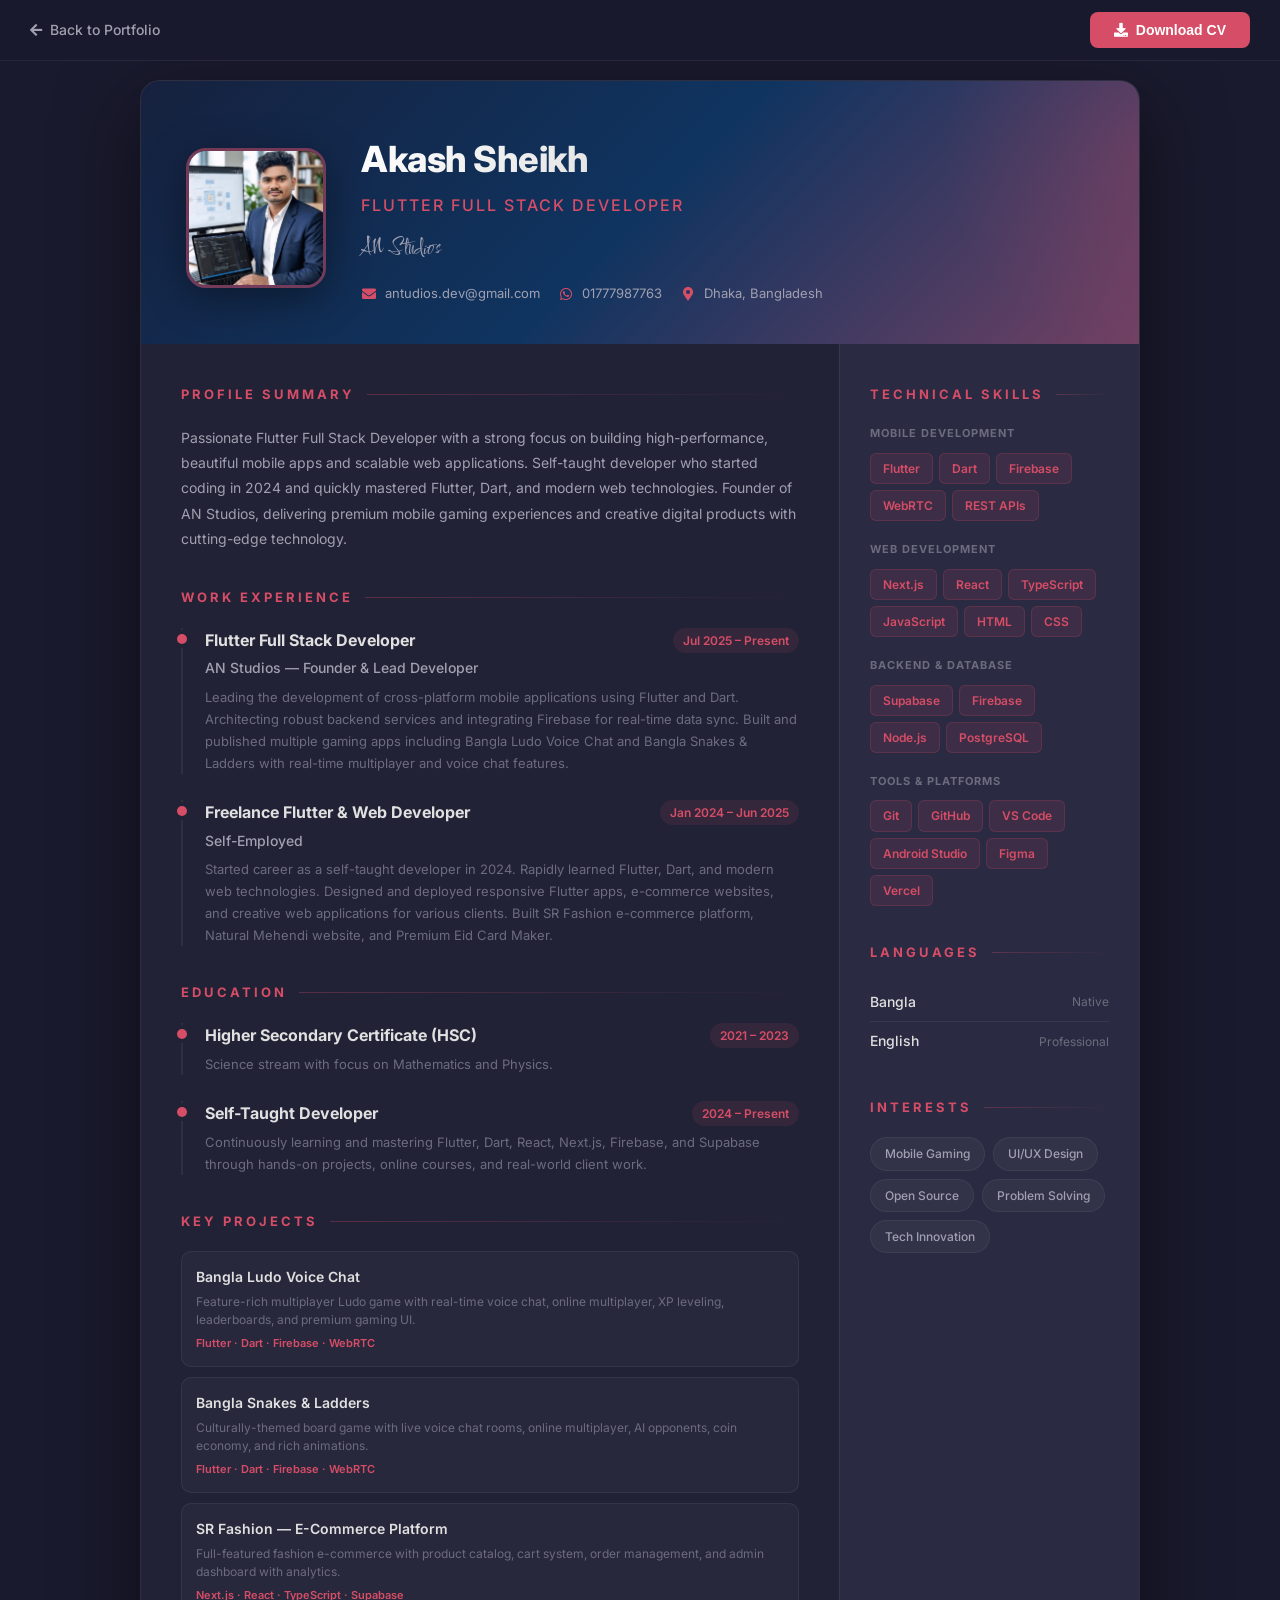
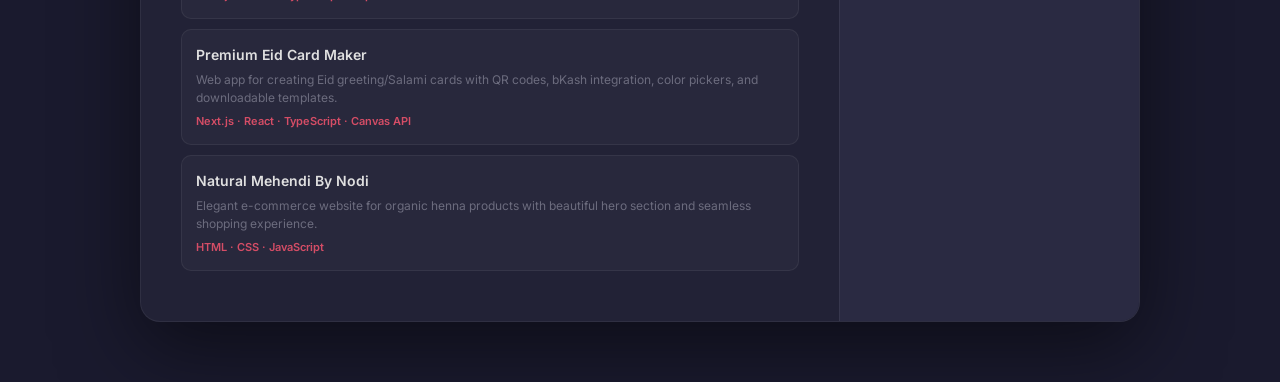
==== cv.html @ ab7f90cc "feat: portfolio updates with premium UI, custom CV, and WhatsApp contact form" ====
<!DOCTYPE html>
<html lang="en">
<head>
    <meta charset="UTF-8">
    <meta name="viewport" content="width=device-width, initial-scale=1.0">
    <title>Akash Sheikh - Professional CV</title>
    <link rel="preconnect" href="https://fonts.googleapis.com">
    <link rel="preconnect" href="https://fonts.gstatic.com" crossorigin>
    <link href="https://fonts.googleapis.com/css2?family=Inter:wght@300;400;500;600;700;800&family=Comforter&display=swap" rel="stylesheet">
    <link rel="stylesheet" type="text/css" href="css/font-awesome.css" />
    <style>
        :root {
            --accent: #d54d66;
            --accent-light: rgba(213, 77, 102, 0.1);
            --dark: #1a1a2e;
            --dark-2: #16213e;
            --dark-3: #0f3460;
            --text-primary: #e0e0e0;
            --text-secondary: #a0a0b0;
            --text-muted: #6c6c7e;
            --surface: #222236;
            --surface-2: #2a2a42;
            --border: rgba(255,255,255,0.06);
        }

        * {
            margin: 0;
            padding: 0;
            box-sizing: border-box;
        }

        body {
            font-family: 'Inter', sans-serif;
            background: var(--dark);
            color: var(--text-primary);
            line-height: 1.6;
            min-height: 100vh;
        }

        /* ===== Print Styles ===== */
        @media print {
            body { background: #fff; color: #222; }
            .cv-container { box-shadow: none; max-width: 100%; }
            .cv-sidebar { background: #1a1a2e !important; -webkit-print-color-adjust: exact; print-color-adjust: exact; }
            .download-btn, .back-btn { display: none !important; }
            .cv-header-bg { -webkit-print-color-adjust: exact; print-color-adjust: exact; }
        }

        /* ===== Navigation Bar ===== */
        .cv-nav {
            position: fixed;
            top: 0; left: 0; right: 0;
            z-index: 100;
            background: rgba(26, 26, 46, 0.9);
            backdrop-filter: blur(20px);
            border-bottom: 1px solid var(--border);
            padding: 12px 30px;
            display: flex;
            justify-content: space-between;
            align-items: center;
        }

        .back-btn {
            display: inline-flex;
            align-items: center;
            gap: 8px;
            color: var(--text-secondary);
            text-decoration: none;
            font-size: 14px;
            font-weight: 500;
            transition: color 0.3s;
        }
        .back-btn:hover { color: var(--accent); }

        .download-btn {
            display: inline-flex;
            align-items: center;
            gap: 8px;
            background: var(--accent);
            color: #fff;
            border: none;
            padding: 10px 24px;
            border-radius: 8px;
            font-size: 14px;
            font-weight: 600;
            cursor: pointer;
            text-decoration: none;
            transition: all 0.3s;
        }
        .download-btn:hover {
            transform: translateY(-2px);
            box-shadow: 0 8px 25px rgba(213, 77, 102, 0.35);
        }

        /* ===== Main Layout ===== */
        .cv-wrapper {
            padding-top: 80px;
            display: flex;
            justify-content: center;
            padding-bottom: 60px;
        }

        .cv-container {
            max-width: 1000px;
            width: 100%;
            margin: 0 20px;
            background: var(--surface);
            border-radius: 20px;
            overflow: hidden;
            box-shadow: 0 25px 80px rgba(0,0,0,0.5);
            border: 1px solid var(--border);
        }

        /* ===== Header ===== */
        .cv-header-bg {
            background: linear-gradient(135deg, var(--dark-2) 0%, var(--dark-3) 50%, var(--accent) 150%);
            padding: 50px 45px 40px;
            position: relative;
            overflow: hidden;
        }

        .cv-header-bg::before {
            content: '';
            position: absolute;
            top: -50%; right: -20%;
            width: 400px; height: 400px;
            border-radius: 50%;
            background: radial-gradient(circle, rgba(213,77,102,0.15) 0%, transparent 70%);
        }

        .cv-header {
            display: flex;
            align-items: center;
            gap: 35px;
            position: relative;
            z-index: 1;
        }

        .cv-photo {
            width: 140px;
            height: 140px;
            border-radius: 20px;
            object-fit: cover;
            border: 3px solid rgba(213,77,102,0.5);
            box-shadow: 0 10px 40px rgba(0,0,0,0.4);
            flex-shrink: 0;
        }

        .cv-header-text h1 {
            font-size: 36px;
            font-weight: 800;
            letter-spacing: -0.5px;
            margin-bottom: 4px;
            background: linear-gradient(135deg, #fff 0%, #ccc 100%);
            -webkit-background-clip: text;
            -webkit-text-fill-color: transparent;
            background-clip: text;
        }

        .cv-header-text .cv-title {
            font-size: 16px;
            font-weight: 500;
            color: var(--accent);
            letter-spacing: 2px;
            text-transform: uppercase;
            margin-bottom: 14px;
        }

        .cv-header-text .cv-company {
            font-family: 'Comforter', cursive;
            font-size: 22px;
            color: var(--text-secondary);
        }

        .cv-contact-row {
            display: flex;
            flex-wrap: wrap;
            gap: 18px;
            margin-top: 16px;
        }

        .cv-contact-item {
            display: inline-flex;
            align-items: center;
            gap: 8px;
            font-size: 13px;
            color: var(--text-secondary);
        }
        .cv-contact-item i {
            color: var(--accent);
            font-size: 14px;
            width: 16px;
            text-align: center;
        }
        .cv-contact-item a {
            color: var(--text-secondary);
            text-decoration: none;
            transition: color 0.3s;
        }
        .cv-contact-item a:hover { color: var(--accent); }

        /* ===== Body Grid ===== */
        .cv-body {
            display: grid;
            grid-template-columns: 1fr 300px;
            min-height: 600px;
        }

        .cv-main {
            padding: 40px 40px 50px;
        }

        .cv-sidebar {
            background: var(--surface-2);
            padding: 40px 30px 50px;
            border-left: 1px solid var(--border);
        }

        /* ===== Section Styles ===== */
        .cv-section {
            margin-bottom: 36px;
        }
        .cv-section:last-child { margin-bottom: 0; }

        .cv-section-title {
            font-size: 13px;
            font-weight: 700;
            letter-spacing: 3px;
            text-transform: uppercase;
            color: var(--accent);
            margin-bottom: 20px;
            display: flex;
            align-items: center;
            gap: 12px;
        }
        .cv-section-title::after {
            content: '';
            flex: 1;
            height: 1px;
            background: linear-gradient(90deg, var(--accent) 0%, transparent 100%);
            opacity: 0.3;
        }

        /* ===== Experience / Education Items ===== */
        .cv-item {
            position: relative;
            padding-left: 22px;
            margin-bottom: 26px;
            border-left: 2px solid var(--border);
        }
        .cv-item:last-child { margin-bottom: 0; }

        .cv-item::before {
            content: '';
            position: absolute;
            left: -6px; top: 6px;
            width: 10px; height: 10px;
            border-radius: 50%;
            background: var(--accent);
            box-shadow: 0 0 0 4px var(--surface);
        }

        .cv-item-header {
            display: flex;
            justify-content: space-between;
            align-items: flex-start;
            margin-bottom: 4px;
            flex-wrap: wrap;
            gap: 6px;
        }

        .cv-item h3 {
            font-size: 16px;
            font-weight: 700;
            color: var(--text-primary);
        }

        .cv-item .cv-date {
            font-size: 12px;
            font-weight: 600;
            color: var(--accent);
            background: var(--accent-light);
            padding: 3px 10px;
            border-radius: 20px;
            white-space: nowrap;
        }

        .cv-item h4 {
            font-size: 14px;
            font-weight: 500;
            color: var(--text-secondary);
            margin-bottom: 6px;
        }

        .cv-item p {
            font-size: 13px;
            color: var(--text-muted);
            line-height: 1.7;
        }

        /* ===== Skills ===== */
        .cv-skill-group {
            margin-bottom: 20px;
        }
        .cv-skill-group:last-child { margin-bottom: 0; }

        .cv-skill-group-title {
            font-size: 11px;
            font-weight: 700;
            letter-spacing: 1px;
            text-transform: uppercase;
            color: var(--text-muted);
            margin-bottom: 10px;
        }

        .cv-skill-tags {
            display: flex;
            flex-wrap: wrap;
            gap: 6px;
        }

        .cv-skill-tag {
            background: rgba(213, 77, 102, 0.12);
            color: var(--accent);
            font-size: 12px;
            font-weight: 600;
            padding: 5px 12px;
            border-radius: 6px;
            border: 1px solid rgba(213, 77, 102, 0.2);
            transition: all 0.3s;
        }
        .cv-skill-tag:hover {
            background: rgba(213, 77, 102, 0.25);
            transform: translateY(-1px);
        }

        /* ===== Languages & Interests ===== */
        .cv-lang-item {
            display: flex;
            justify-content: space-between;
            align-items: center;
            padding: 8px 0;
            border-bottom: 1px solid var(--border);
        }
        .cv-lang-item:last-child { border-bottom: none; }

        .cv-lang-name {
            font-size: 14px;
            font-weight: 500;
            color: var(--text-primary);
        }
        .cv-lang-level {
            font-size: 12px;
            color: var(--text-muted);
        }

        .cv-interest-tags {
            display: flex;
            flex-wrap: wrap;
            gap: 8px;
        }
        .cv-interest-tag {
            background: rgba(255,255,255,0.04);
            border: 1px solid var(--border);
            color: var(--text-secondary);
            font-size: 12px;
            font-weight: 500;
            padding: 6px 14px;
            border-radius: 20px;
            transition: all 0.3s;
        }
        .cv-interest-tag:hover {
            border-color: var(--accent);
            color: var(--accent);
        }

        /* ===== Portfolio Highlights ===== */
        .cv-project {
            background: rgba(255,255,255,0.03);
            border: 1px solid var(--border);
            border-radius: 10px;
            padding: 14px;
            margin-bottom: 10px;
            transition: all 0.3s;
        }
        .cv-project:hover {
            border-color: rgba(213,77,102,0.3);
            transform: translateX(4px);
        }
        .cv-project:last-child { margin-bottom: 0; }

        .cv-project h4 {
            font-size: 14px;
            font-weight: 600;
            color: var(--text-primary);
            margin-bottom: 4px;
        }
        .cv-project p {
            font-size: 12px;
            color: var(--text-muted);
            line-height: 1.5;
        }
        .cv-project .cv-project-tech {
            font-size: 11px;
            color: var(--accent);
            font-weight: 600;
            margin-top: 6px;
        }

        /* ===== Responsive ===== */
        @media (max-width: 768px) {
            .cv-header { flex-direction: column; text-align: center; }
            .cv-photo { width: 110px; height: 110px; }
            .cv-header-text h1 { font-size: 28px; }
            .cv-contact-row { justify-content: center; }
            .cv-body { grid-template-columns: 1fr; }
            .cv-sidebar { border-left: none; border-top: 1px solid var(--border); }
            .cv-header-bg { padding: 35px 25px 30px; }
            .cv-main { padding: 30px 25px 40px; }
            .cv-sidebar { padding: 30px 25px 40px; }
        }
    </style>
</head>
<body>

    <!-- Top Navigation -->
    <div class="cv-nav">
        <a href="index.html" class="back-btn">
            <i class="fas fa-arrow-left"></i> Back to Portfolio
        </a>
        <button class="download-btn" onclick="window.print()">
            <i class="fas fa-download"></i> Download CV
        </button>
    </div>

    <!-- CV Content -->
    <div class="cv-wrapper">
        <div class="cv-container">

            <!-- Header -->
            <div class="cv-header-bg">
                <div class="cv-header">
                    <img src="1774411320026.jpg.jpeg" alt="Akash Sheikh" class="cv-photo">
                    <div class="cv-header-text">
                        <h1>Akash Sheikh</h1>
                        <div class="cv-title">Flutter Full Stack Developer</div>
                        <div class="cv-company">AN Studios</div>
                        <div class="cv-contact-row">
                            <span class="cv-contact-item">
                                <i class="fas fa-envelope"></i>
                                <a href="mailto:antudios.dev@gmail.com">antudios.dev@gmail.com</a>
                            </span>
                            <span class="cv-contact-item">
                                <i class="fab fa-whatsapp"></i>
                                <a href="https://wa.me/8801777987763">01777987763</a>
                            </span>
                            <span class="cv-contact-item">
                                <i class="fas fa-map-marker-alt"></i>
                                Dhaka, Bangladesh
                            </span>
                        </div>
                    </div>
                </div>
            </div>

            <!-- Body -->
            <div class="cv-body">

                <!-- Main Column -->
                <div class="cv-main">

                    <!-- Profile Summary -->
                    <div class="cv-section">
                        <div class="cv-section-title">Profile Summary</div>
                        <p style="font-size: 14px; color: var(--text-secondary); line-height: 1.8;">
                            Passionate Flutter Full Stack Developer with a strong focus on building high-performance, beautiful mobile apps and scalable web applications. Self-taught developer who started coding in 2024 and quickly mastered Flutter, Dart, and modern web technologies. Founder of AN Studios, delivering premium mobile gaming experiences and creative digital products with cutting-edge technology.
                        </p>
                    </div>

                    <!-- Work Experience -->
                    <div class="cv-section">
                        <div class="cv-section-title">Work Experience</div>

                        <div class="cv-item">
                            <div class="cv-item-header">
                                <h3>Flutter Full Stack Developer</h3>
                                <span class="cv-date">Jul 2025 – Present</span>
                            </div>
                            <h4>AN Studios — Founder & Lead Developer</h4>
                            <p>Leading the development of cross-platform mobile applications using Flutter and Dart. Architecting robust backend services and integrating Firebase for real-time data sync. Built and published multiple gaming apps including Bangla Ludo Voice Chat and Bangla Snakes & Ladders with real-time multiplayer and voice chat features.</p>
                        </div>

                        <div class="cv-item">
                            <div class="cv-item-header">
                                <h3>Freelance Flutter & Web Developer</h3>
                                <span class="cv-date">Jan 2024 – Jun 2025</span>
                            </div>
                            <h4>Self-Employed</h4>
                            <p>Started career as a self-taught developer in 2024. Rapidly learned Flutter, Dart, and modern web technologies. Designed and deployed responsive Flutter apps, e-commerce websites, and creative web applications for various clients. Built SR Fashion e-commerce platform, Natural Mehendi website, and Premium Eid Card Maker.</p>
                        </div>
                    </div>

                    <!-- Education -->
                    <div class="cv-section">
                        <div class="cv-section-title">Education</div>

                        <div class="cv-item">
                            <div class="cv-item-header">
                                <h3>Higher Secondary Certificate (HSC)</h3>
                                <span class="cv-date">2021 – 2023</span>
                            </div>
                            <p>Science stream with focus on Mathematics and Physics.</p>
                        </div>

                        <div class="cv-item">
                            <div class="cv-item-header">
                                <h3>Self-Taught Developer</h3>
                                <span class="cv-date">2024 – Present</span>
                            </div>
                            <p>Continuously learning and mastering Flutter, Dart, React, Next.js, Firebase, and Supabase through hands-on projects, online courses, and real-world client work.</p>
                        </div>
                    </div>

                    <!-- Key Projects -->
                    <div class="cv-section">
                        <div class="cv-section-title">Key Projects</div>

                        <div class="cv-project">
                            <h4>Bangla Ludo Voice Chat</h4>
                            <p>Feature-rich multiplayer Ludo game with real-time voice chat, online multiplayer, XP leveling, leaderboards, and premium gaming UI.</p>
                            <div class="cv-project-tech">Flutter · Dart · Firebase · WebRTC</div>
                        </div>

                        <div class="cv-project">
                            <h4>Bangla Snakes & Ladders</h4>
                            <p>Culturally-themed board game with live voice chat rooms, online multiplayer, AI opponents, coin economy, and rich animations.</p>
                            <div class="cv-project-tech">Flutter · Dart · Firebase · WebRTC</div>
                        </div>

                        <div class="cv-project">
                            <h4>SR Fashion — E-Commerce Platform</h4>
                            <p>Full-featured fashion e-commerce with product catalog, cart system, order management, and admin dashboard with analytics.</p>
                            <div class="cv-project-tech">Next.js · React · TypeScript · Supabase</div>
                        </div>

                        <div class="cv-project">
                            <h4>Premium Eid Card Maker</h4>
                            <p>Web app for creating Eid greeting/Salami cards with QR codes, bKash integration, color pickers, and downloadable templates.</p>
                            <div class="cv-project-tech">Next.js · React · TypeScript · Canvas API</div>
                        </div>

                        <div class="cv-project">
                            <h4>Natural Mehendi By Nodi</h4>
                            <p>Elegant e-commerce website for organic henna products with beautiful hero section and seamless shopping experience.</p>
                            <div class="cv-project-tech">HTML · CSS · JavaScript</div>
                        </div>
                    </div>

                </div>

                <!-- Sidebar -->
                <div class="cv-sidebar">

                    <!-- Technical Skills -->
                    <div class="cv-section">
                        <div class="cv-section-title">Technical Skills</div>

                        <div class="cv-skill-group">
                            <div class="cv-skill-group-title">Mobile Development</div>
                            <div class="cv-skill-tags">
                                <span class="cv-skill-tag">Flutter</span>
                                <span class="cv-skill-tag">Dart</span>
                                <span class="cv-skill-tag">Firebase</span>
                                <span class="cv-skill-tag">WebRTC</span>
                                <span class="cv-skill-tag">REST APIs</span>
                            </div>
                        </div>

                        <div class="cv-skill-group">
                            <div class="cv-skill-group-title">Web Development</div>
                            <div class="cv-skill-tags">
                                <span class="cv-skill-tag">Next.js</span>
                                <span class="cv-skill-tag">React</span>
                                <span class="cv-skill-tag">TypeScript</span>
                                <span class="cv-skill-tag">JavaScript</span>
                                <span class="cv-skill-tag">HTML</span>
                                <span class="cv-skill-tag">CSS</span>
                            </div>
                        </div>

                        <div class="cv-skill-group">
                            <div class="cv-skill-group-title">Backend & Database</div>
                            <div class="cv-skill-tags">
                                <span class="cv-skill-tag">Supabase</span>
                                <span class="cv-skill-tag">Firebase</span>
                                <span class="cv-skill-tag">Node.js</span>
                                <span class="cv-skill-tag">PostgreSQL</span>
                            </div>
                        </div>

                        <div class="cv-skill-group">
                            <div class="cv-skill-group-title">Tools & Platforms</div>
                            <div class="cv-skill-tags">
                                <span class="cv-skill-tag">Git</span>
                                <span class="cv-skill-tag">GitHub</span>
                                <span class="cv-skill-tag">VS Code</span>
                                <span class="cv-skill-tag">Android Studio</span>
                                <span class="cv-skill-tag">Figma</span>
                                <span class="cv-skill-tag">Vercel</span>
                            </div>
                        </div>
                    </div>

                    <!-- Languages -->
                    <div class="cv-section">
                        <div class="cv-section-title">Languages</div>
                        <div class="cv-lang-item">
                            <span class="cv-lang-name">Bangla</span>
                            <span class="cv-lang-level">Native</span>
                        </div>
                        <div class="cv-lang-item">
                            <span class="cv-lang-name">English</span>
                            <span class="cv-lang-level">Professional</span>
                        </div>
                    </div>

                    <!-- Interests -->
                    <div class="cv-section">
                        <div class="cv-section-title">Interests</div>
                        <div class="cv-interest-tags">
                            <span class="cv-interest-tag">Mobile Gaming</span>
                            <span class="cv-interest-tag">UI/UX Design</span>
                            <span class="cv-interest-tag">Open Source</span>
                            <span class="cv-interest-tag">Problem Solving</span>
                            <span class="cv-interest-tag">Tech Innovation</span>
                        </div>
                    </div>

                </div>
            </div>

        </div>
    </div>

</body>
</html>
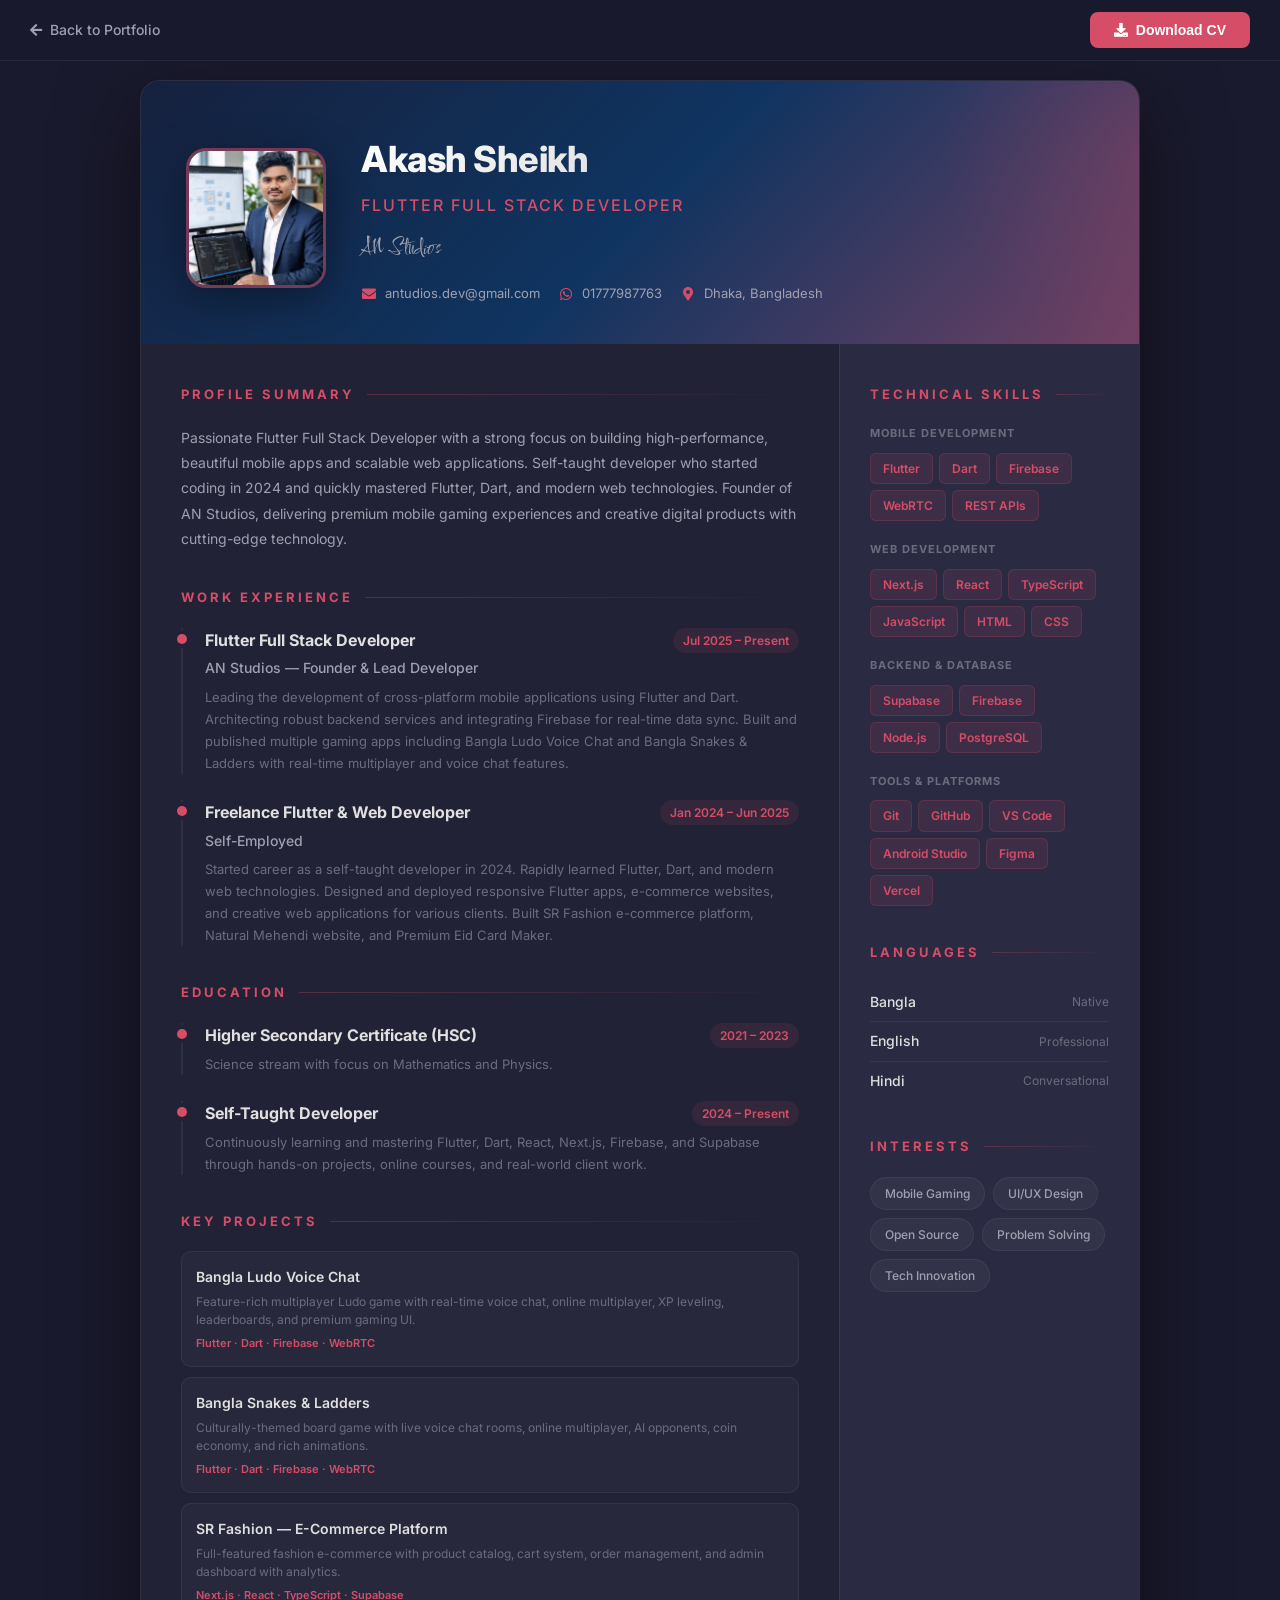
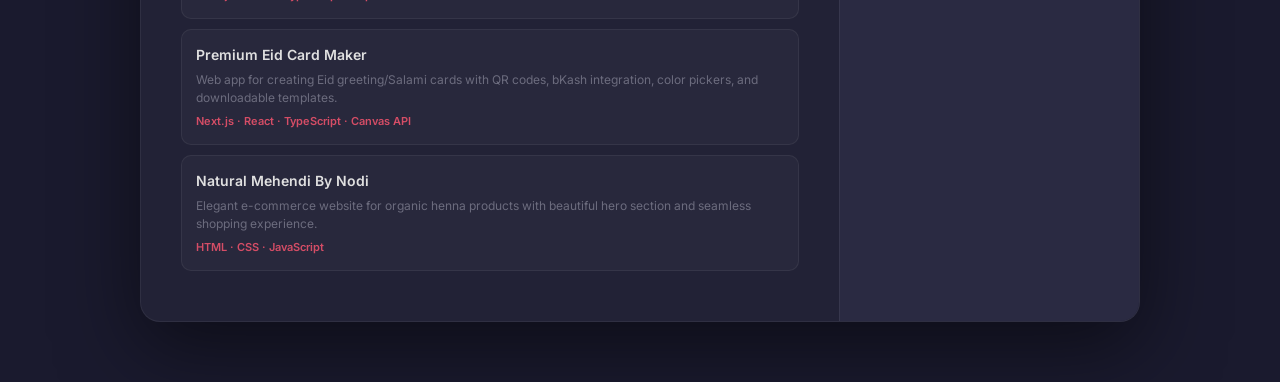
==== commit 4b0361fe: "feat: add hindi speaking proficiency to CV" ====
--- a/cv.html
+++ b/cv.html
@@ -8,6 +8,7 @@
     <link rel="preconnect" href="https://fonts.gstatic.com" crossorigin>
     <link href="https://fonts.googleapis.com/css2?family=Inter:wght@300;400;500;600;700;800&family=Comforter&display=swap" rel="stylesheet">
     <link rel="stylesheet" type="text/css" href="css/font-awesome.css" />
+    <link rel="shortcut icon" href="1774411320026.jpg.jpeg">
     <style>
         :root {
             --accent: #d54d66;
@@ -622,6 +623,10 @@
                             <span class="cv-lang-name">English</span>
                             <span class="cv-lang-level">Professional</span>
                         </div>
+                        <div class="cv-lang-item">
+                            <span class="cv-lang-name">Hindi</span>
+                            <span class="cv-lang-level">Conversational</span>
+                        </div>
                     </div>
 
                     <!-- Interests -->
